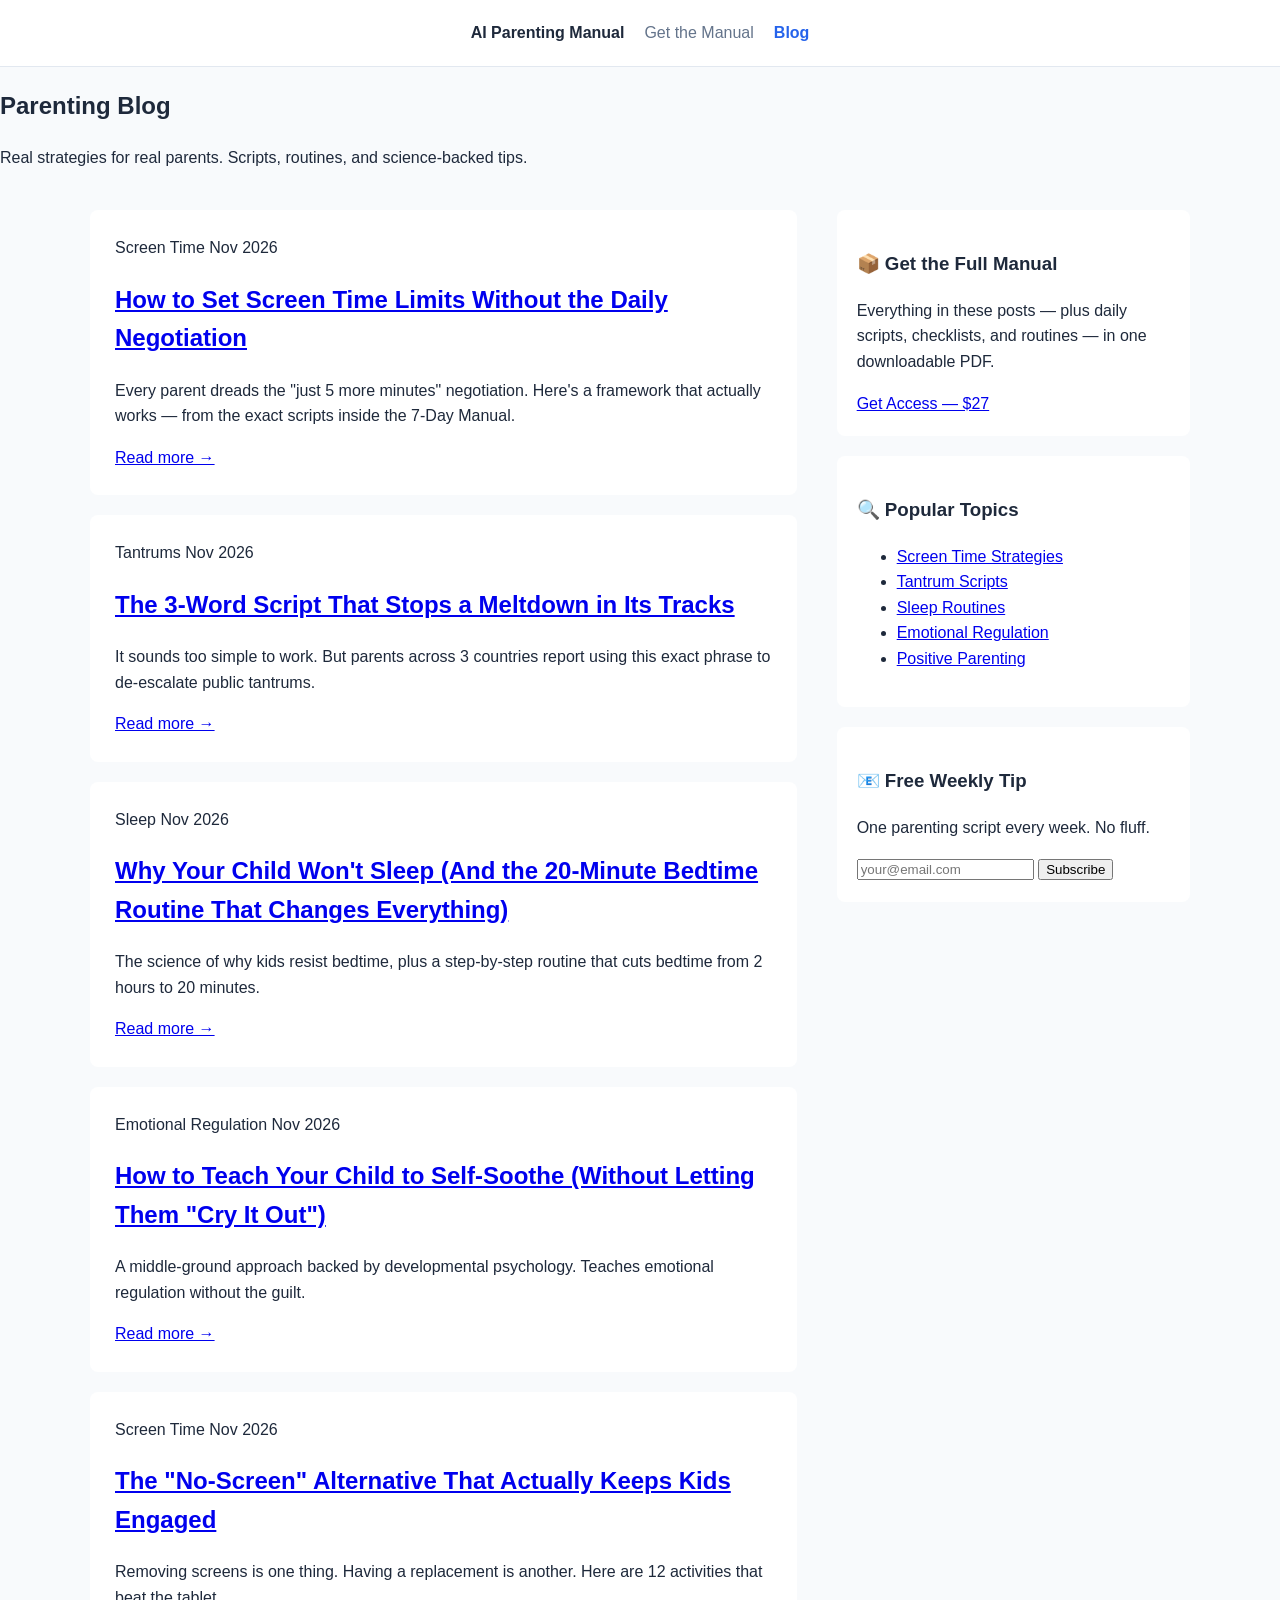
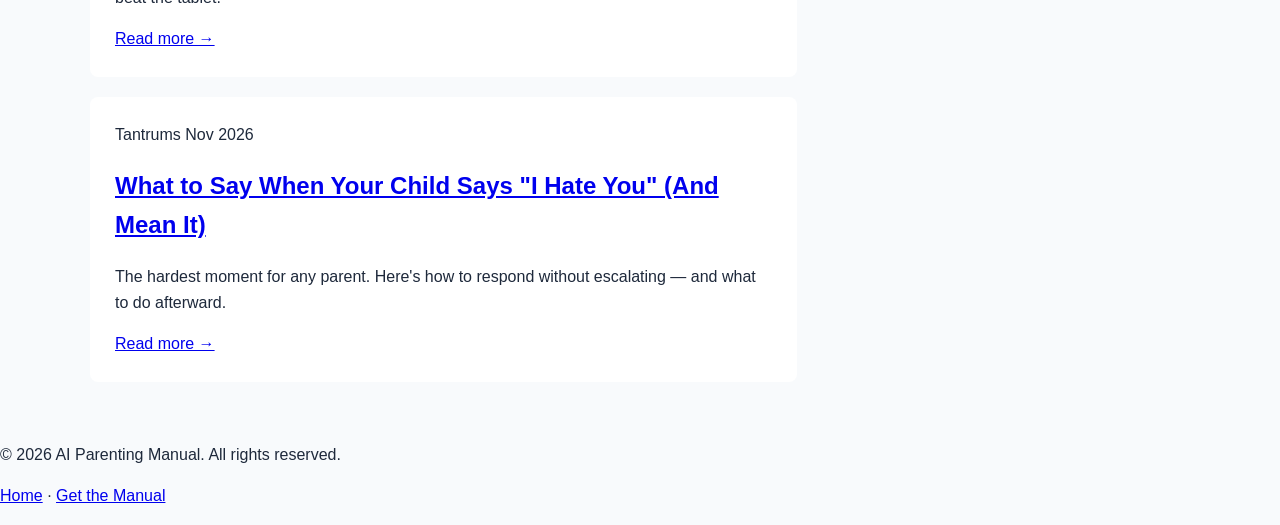
==== blog.html @ ca25689a "Add files via upload" ====
<!DOCTYPE html>
<html lang="en">
<head>
    <meta charset="UTF-8">
    <meta name="viewport" content="width=device-width, initial-scale=1.0">
    <title>Blog — Parenting Tips, Scripts & Strategies</title>
    <meta name="description" content="Practical parenting advice: screen time strategies, tantrum scripts, sleep routines, and emotional regulation tips.">
    <link rel="stylesheet" href="styles.css">
</head>
<body>
    <nav>
        <a href="index.html" class="logo">AI Parenting Manual</a>
        <a href="product.html" class="nav-link">Get the Manual</a>
        <a href="blog.html" class="nav-link active">Blog</a>
    </nav>

    <section class="blog-hero">
        <h1>Parenting Blog</h1>
        <p>Real strategies for real parents. Scripts, routines, and science-backed tips.</p>
    </section>

    <div class="blog-container">
        <div class="blog-posts">
            <article class="blog-post">
                <div class="post-meta">
                    <span class="post-category">Screen Time</span>
                    <span class="post-date">Nov 2026</span>
                </div>
                <h2><a href="#">How to Set Screen Time Limits Without the Daily Negotiation</a></h2>
                <p>Every parent dreads the "just 5 more minutes" negotiation. Here's a framework that actually works — from the exact scripts inside the 7-Day Manual.</p>
                <a href="#" class="read-more">Read more →</a>
            </article>

            <article class="blog-post">
                <div class="post-meta">
                    <span class="post-category">Tantrums</span>
                    <span class="post-date">Nov 2026</span>
                </div>
                <h2><a href="#">The 3-Word Script That Stops a Meltdown in Its Tracks</a></h2>
                <p>It sounds too simple to work. But parents across 3 countries report using this exact phrase to de-escalate public tantrums.</p>
                <a href="#" class="read-more">Read more →</a>
            </article>

            <article class="blog-post">
                <div class="post-meta">
                    <span class="post-category">Sleep</span>
                    <span class="post-date">Nov 2026</span>
                </div>
                <h2><a href="#">Why Your Child Won't Sleep (And the 20-Minute Bedtime Routine That Changes Everything)</a></h2>
                <p>The science of why kids resist bedtime, plus a step-by-step routine that cuts bedtime from 2 hours to 20 minutes.</p>
                <a href="#" class="read-more">Read more →</a>
            </article>

            <article class="blog-post">
                <div class="post-meta">
                    <span class="post-category">Emotional Regulation</span>
                    <span class="post-date">Nov 2026</span>
                </div>
                <h2><a href="#">How to Teach Your Child to Self-Soothe (Without Letting Them "Cry It Out")</a></h2>
                <p>A middle-ground approach backed by developmental psychology. Teaches emotional regulation without the guilt.</p>
                <a href="#" class="read-more">Read more →</a>
            </article>

            <article class="blog-post">
                <div class="post-meta">
                    <span class="post-category">Screen Time</span>
                    <span class="post-date">Nov 2026</span>
                </div>
                <h2><a href="#">The "No-Screen" Alternative That Actually Keeps Kids Engaged</a></h2>
                <p>Removing screens is one thing. Having a replacement is another. Here are 12 activities that beat the tablet.</p>
                <a href="#" class="read-more">Read more →</a>
            </article>

            <article class="blog-post">
                <div class="post-meta">
                    <span class="post-category">Tantrums</span>
                    <span class="post-date">Nov 2026</span>
                </div>
                <h2><a href="#">What to Say When Your Child Says "I Hate You" (And Mean It)</a></h2>
                <p>The hardest moment for any parent. Here's how to respond without escalating — and what to do afterward.</p>
                <a href="#" class="read-more">Read more →</a>
            </article>
        </div>

        <aside class="blog-sidebar">
            <div class="sidebar-card">
                <h3>📦 Get the Full Manual</h3>
                <p>Everything in these posts — plus daily scripts, checklists, and routines — in one downloadable PDF.</p>
                <a href="product.html" class="btn-secondary">Get Access — $27</a>
            </div>
            <div class="sidebar-card">
                <h3>🔍 Popular Topics</h3>
                <ul>
                    <li><a href="#">Screen Time Strategies</a></li>
                    <li><a href="#">Tantrum Scripts</a></li>
                    <li><a href="#">Sleep Routines</a></li>
                    <li><a href="#">Emotional Regulation</a></li>
                    <li><a href="#">Positive Parenting</a></li>
                </ul>
            </div>
            <div class="sidebar-card newsletter">
                <h3>📧 Free Weekly Tip</h3>
                <p>One parenting script every week. No fluff.</p>
                <form>
                    <input type="email" placeholder="your@email.com" required>
                    <button type="submit">Subscribe</button>
                </form>
            </div>
        </aside>
    </div>

    <footer>
        <p>© 2026 AI Parenting Manual. All rights reserved.</p>
        <p><a href="index.html">Home</a> · <a href="product.html">Get the Manual</a></p>
    </footer>
</body>
</html>
---- styles.css ----
/* Simple, clean, high-conversion design */
:root {
    --primary: #2563eb;
    --dark: #1e293b;
    --light: #f8fafc;
    --accent: #f59e0b;
}

body {
    font-family: -apple-system, BlinkMacSystemFont, "Segoe UI", Roboto, sans-serif;
    line-height: 1.6;
    color: var(--dark);
    margin: 0;
    padding: 0;
    background: var(--light);
}

nav {
    display: flex;
    justify-content: center;
    gap: 20px;
    padding: 20px;
    background: white;
    border-bottom: 1px solid #e2e8f0;
}

.logo { font-weight: bold; color: var(--dark); text-decoration: none; }
.nav-link { color: #64748b; text-decoration: none; }
.nav-link.active { color: var(--primary); font-weight: bold; }

.hero { padding: 60px 20px; text-align: center; }
.hero h1 { font-size: 3rem; margin-bottom: 20px; }
.accent { color: var(--primary); }
.cta-button { 
    display: inline-block; padding: 15px 30px; background: var(--primary); 
    color: white; text-decoration: none; border-radius: 8px; font-weight: bold; font-size: 1.2rem;
    margin-top: 20px;
}

.problem-grid, .testimonial-grid { 
    display: grid; grid-template-columns: repeat(auto-fit, minmax(300px, 1fr)); 
    gap: 20px; padding: 40px; max-width: 1000px; margin: auto; 
}

.problem-card, .testimonial { 
    background: white; padding: 30px; border-radius: 12px; box-shadow: 0 4px 6px -1px rgb(0 0 0 / 0.1); 
}

.solution { background: white; padding: 60px 20px; text-align: center; }
.features { 
    display: grid; grid-template-columns: repeat(auto-fit, minmax(250px, 1fr)); 
    gap: 15px; max-width: 800px; margin: 20px auto; 
}
.feature { padding: 10px; background: var(--light); border-radius: 6px; }

.checkout-container { 
    display: flex; gap: 40px; max-width: 900px; margin: 40px auto; padding: 0 20px;
}
.checkout-left, .checkout-right { flex: 1; }
.checkout-right { background: white; padding: 30px; border-radius: 12px; box-shadow: 0 4px 6px -1px rgb(0 0 0 / 0.1); }
.form-group { margin-bottom: 15px; }
.form-group label { display: block; margin-bottom: 5px; }
.form-group input, .form-group select { width: 100%; padding: 10px; border: 1px solid #cbd5e1; border-radius: 6px; }
.btn-primary { width: 100%; padding: 15px; background: var(--primary); color: white; border: none; border-radius: 6px; cursor: pointer; }

.blog-container { display: flex; max-width: 1100px; margin: 40px auto; gap: 40px; padding: 0 20px; }
.blog-posts { flex: 2; }
.blog-sidebar { flex: 1; }
.sidebar-card { background: white; padding: 20px; border-radius: 8px; margin-bottom: 20px; }
.blog-post { background: white; padding: 25px; border-radius: 8px; margin-bottom: 20px; }
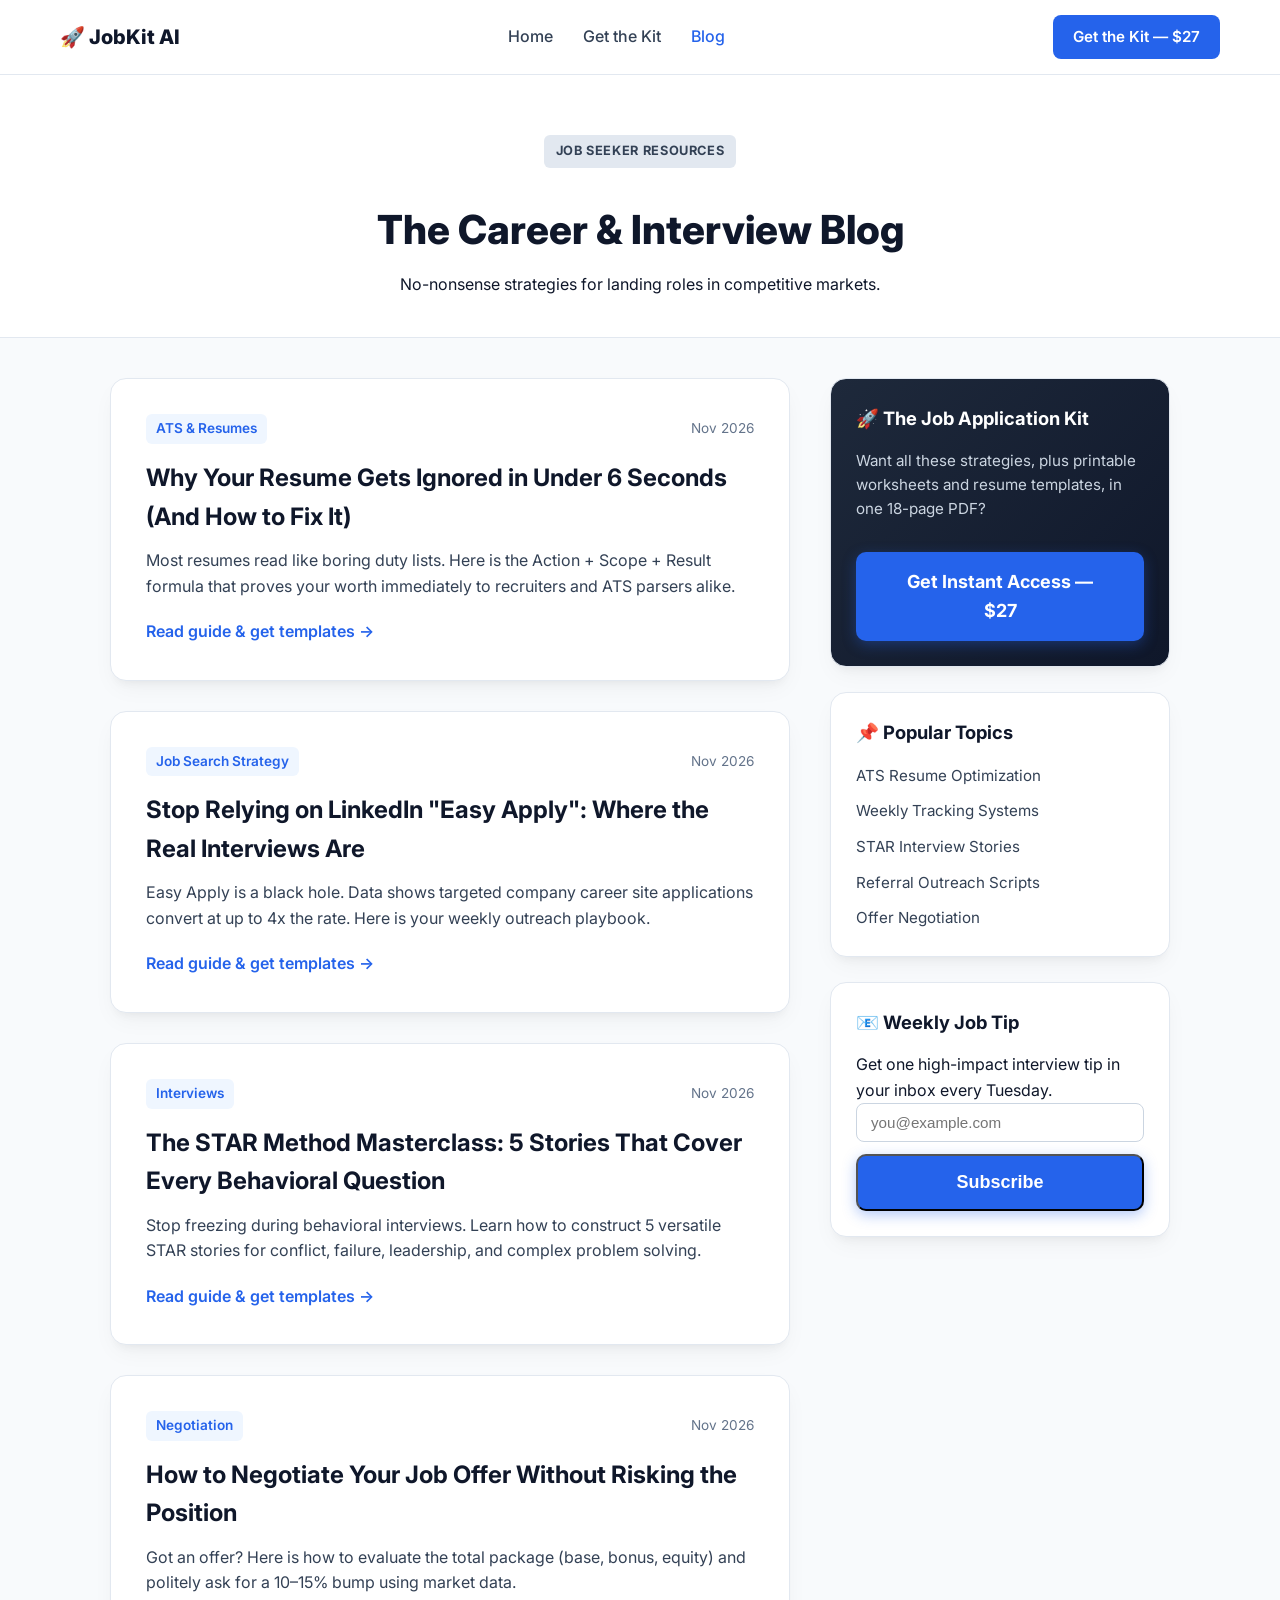
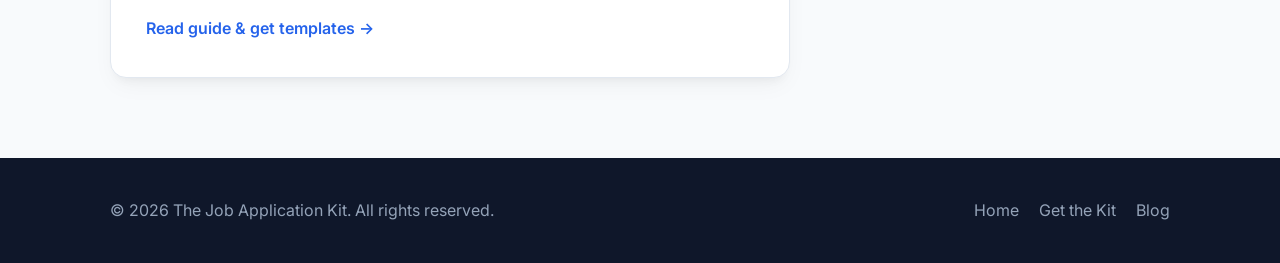
==== commit 368c19a9: "Add files via upload" ====
--- a/blog.html
+++ b/blog.html
@@ -3,115 +3,115 @@
 <head>
     <meta charset="UTF-8">
     <meta name="viewport" content="width=device-width, initial-scale=1.0">
-    <title>Blog — Parenting Tips, Scripts & Strategies</title>
-    <meta name="description" content="Practical parenting advice: screen time strategies, tantrum scripts, sleep routines, and emotional regulation tips.">
+    <title>Job Search Blog — Tips, Resume Strategies & Interview Scripts</title>
+    <meta name="description" content="Actionable advice for job seekers in the US and Europe. Learn how to beat ATS filters, write high-converting resume bullets, and ace behavioral interviews.">
     <link rel="stylesheet" href="styles.css">
+    <link rel="preconnect" href="https://fonts.googleapis.com">
+    <link rel="preconnect" href="https://fonts.gstatic.com" crossorigin>
+    <link href="https://fonts.googleapis.com/css2?family=Inter:wght@400;500;600;700;800&display=swap" rel="stylesheet">
 </head>
 <body>
-    <nav>
-        <a href="index.html" class="logo">AI Parenting Manual</a>
-        <a href="product.html" class="nav-link">Get the Manual</a>
-        <a href="blog.html" class="nav-link active">Blog</a>
-    </nav>
+    <header class="site-header">
+        <div class="header-container">
+            <a href="index.html" class="logo">🚀 JobKit AI</a>
+            <nav class="nav-menu">
+                <a href="index.html">Home</a>
+                <a href="product.html">Get the Kit</a>
+                <a href="blog.html" class="active">Blog</a>
+            </nav>
+            <a href="product.html" class="btn-header">Get the Kit — $27</a>
+        </div>
+    </header>
 
     <section class="blog-hero">
-        <h1>Parenting Blog</h1>
-        <p>Real strategies for real parents. Scripts, routines, and science-backed tips.</p>
+        <div class="container center">
+            <span class="badge">Job Seeker Resources</span>
+            <h1>The Career & Interview Blog</h1>
+            <p>No-nonsense strategies for landing roles in competitive markets.</p>
+        </div>
     </section>
 
     <div class="blog-container">
         <div class="blog-posts">
-            <article class="blog-post">
+            <article class="blog-post-card">
                 <div class="post-meta">
-                    <span class="post-category">Screen Time</span>
-                    <span class="post-date">Nov 2026</span>
+                    <span class="tag">ATS & Resumes</span>
+                    <span>Nov 2026</span>
                 </div>
-                <h2><a href="#">How to Set Screen Time Limits Without the Daily Negotiation</a></h2>
-                <p>Every parent dreads the "just 5 more minutes" negotiation. Here's a framework that actually works — from the exact scripts inside the 7-Day Manual.</p>
-                <a href="#" class="read-more">Read more →</a>
+                <h2><a href="#">Why Your Resume Gets Ignored in Under 6 Seconds (And How to Fix It)</a></h2>
+                <p>Most resumes read like boring duty lists. Here is the Action + Scope + Result formula that proves your worth immediately to recruiters and ATS parsers alike.</p>
+                <a href="product.html" class="read-more">Read guide & get templates →</a>
             </article>
 
-            <article class="blog-post">
+            <article class="blog-post-card">
                 <div class="post-meta">
-                    <span class="post-category">Tantrums</span>
-                    <span class="post-date">Nov 2026</span>
+                    <span class="tag">Job Search Strategy</span>
+                    <span>Nov 2026</span>
                 </div>
-                <h2><a href="#">The 3-Word Script That Stops a Meltdown in Its Tracks</a></h2>
-                <p>It sounds too simple to work. But parents across 3 countries report using this exact phrase to de-escalate public tantrums.</p>
-                <a href="#" class="read-more">Read more →</a>
+                <h2><a href="#">Stop Relying on LinkedIn "Easy Apply": Where the Real Interviews Are</a></h2>
+                <p>Easy Apply is a black hole. Data shows targeted company career site applications convert at up to 4x the rate. Here is your weekly outreach playbook.</p>
+                <a href="product.html" class="read-more">Read guide & get templates →</a>
             </article>
 
-            <article class="blog-post">
+            <article class="blog-post-card">
                 <div class="post-meta">
-                    <span class="post-category">Sleep</span>
-                    <span class="post-date">Nov 2026</span>
+                    <span class="tag">Interviews</span>
+                    <span>Nov 2026</span>
                 </div>
-                <h2><a href="#">Why Your Child Won't Sleep (And the 20-Minute Bedtime Routine That Changes Everything)</a></h2>
-                <p>The science of why kids resist bedtime, plus a step-by-step routine that cuts bedtime from 2 hours to 20 minutes.</p>
-                <a href="#" class="read-more">Read more →</a>
+                <h2><a href="#">The STAR Method Masterclass: 5 Stories That Cover Every Behavioral Question</a></h2>
+                <p>Stop freezing during behavioral interviews. Learn how to construct 5 versatile STAR stories for conflict, failure, leadership, and complex problem solving.</p>
+                <a href="product.html" class="read-more">Read guide & get templates →</a>
             </article>
 
-            <article class="blog-post">
+            <article class="blog-post-card">
                 <div class="post-meta">
-                    <span class="post-category">Emotional Regulation</span>
-                    <span class="post-date">Nov 2026</span>
+                    <span class="tag">Negotiation</span>
+                    <span>Nov 2026</span>
                 </div>
-                <h2><a href="#">How to Teach Your Child to Self-Soothe (Without Letting Them "Cry It Out")</a></h2>
-                <p>A middle-ground approach backed by developmental psychology. Teaches emotional regulation without the guilt.</p>
-                <a href="#" class="read-more">Read more →</a>
-            </article>
-
-            <article class="blog-post">
-                <div class="post-meta">
-                    <span class="post-category">Screen Time</span>
-                    <span class="post-date">Nov 2026</span>
-                </div>
-                <h2><a href="#">The "No-Screen" Alternative That Actually Keeps Kids Engaged</a></h2>
-                <p>Removing screens is one thing. Having a replacement is another. Here are 12 activities that beat the tablet.</p>
-                <a href="#" class="read-more">Read more →</a>
-            </article>
-
-            <article class="blog-post">
-                <div class="post-meta">
-                    <span class="post-category">Tantrums</span>
-                    <span class="post-date">Nov 2026</span>
-                </div>
-                <h2><a href="#">What to Say When Your Child Says "I Hate You" (And Mean It)</a></h2>
-                <p>The hardest moment for any parent. Here's how to respond without escalating — and what to do afterward.</p>
-                <a href="#" class="read-more">Read more →</a>
+                <h2><a href="#">How to Negotiate Your Job Offer Without Risking the Position</a></h2>
+                <p>Got an offer? Here is how to evaluate the total package (base, bonus, equity) and politely ask for a 10–15% bump using market data.</p>
+                <a href="product.html" class="read-more">Read guide & get templates →</a>
             </article>
         </div>
 
         <aside class="blog-sidebar">
-            <div class="sidebar-card">
-                <h3>📦 Get the Full Manual</h3>
-                <p>Everything in these posts — plus daily scripts, checklists, and routines — in one downloadable PDF.</p>
-                <a href="product.html" class="btn-secondary">Get Access — $27</a>
+            <div class="sidebar-widget promo-widget">
+                <h3>🚀 The Job Application Kit</h3>
+                <p>Want all these strategies, plus printable worksheets and resume templates, in one 18-page PDF?</p>
+                <a href="product.html" class="btn-primary" style="width: 100%; text-align: center; margin-top: 15px;">Get Instant Access — $27</a>
             </div>
-            <div class="sidebar-card">
-                <h3>🔍 Popular Topics</h3>
-                <ul>
-                    <li><a href="#">Screen Time Strategies</a></li>
-                    <li><a href="#">Tantrum Scripts</a></li>
-                    <li><a href="#">Sleep Routines</a></li>
-                    <li><a href="#">Emotional Regulation</a></li>
-                    <li><a href="#">Positive Parenting</a></li>
+
+            <div class="sidebar-widget">
+                <h3>📌 Popular Topics</h3>
+                <ul class="topic-list">
+                    <li><a href="#">ATS Resume Optimization</a></li>
+                    <li><a href="#">Weekly Tracking Systems</a></li>
+                    <li><a href="#">STAR Interview Stories</a></li>
+                    <li><a href="#">Referral Outreach Scripts</a></li>
+                    <li><a href="#">Offer Negotiation</a></li>
                 </ul>
             </div>
-            <div class="sidebar-card newsletter">
-                <h3>📧 Free Weekly Tip</h3>
-                <p>One parenting script every week. No fluff.</p>
-                <form>
-                    <input type="email" placeholder="your@email.com" required>
-                    <button type="submit">Subscribe</button>
+
+            <div class="sidebar-widget">
+                <h3>📧 Weekly Job Tip</h3>
+                <p>Get one high-impact interview tip in your inbox every Tuesday.</p>
+                <form class="sidebar-form" onsubmit="event.preventDefault(); alert('Subscribed successfully!');">
+                    <input type="email" placeholder="you@example.com" required>
+                    <button type="submit" class="btn-primary">Subscribe</button>
                 </form>
             </div>
         </aside>
     </div>
 
     <footer>
-        <p>© 2026 AI Parenting Manual. All rights reserved.</p>
-        <p><a href="index.html">Home</a> · <a href="product.html">Get the Manual</a></p>
+        <div class="container footer-content">
+            <p>© 2026 The Job Application Kit. All rights reserved.</p>
+            <div class="footer-links">
+                <a href="index.html">Home</a>
+                <a href="product.html">Get the Kit</a>
+                <a href="blog.html">Blog</a>
+            </div>
+        </div>
     </footer>
 </body>
 </html>
--- a/styles.css
+++ b/styles.css
@@ -1,70 +1,772 @@
-/* Simple, clean, high-conversion design */
 :root {
     --primary: #2563eb;
-    --dark: #1e293b;
-    --light: #f8fafc;
+    --primary-hover: #1d4ed8;
     --accent: #f59e0b;
-}
-
-body {
-    font-family: -apple-system, BlinkMacSystemFont, "Segoe UI", Roboto, sans-serif;
-    line-height: 1.6;
-    color: var(--dark);
+    --dark: #0f172a;
+    --gray-dark: #334155;
+    --gray-light: #f8fafc;
+    --border: #e2e8f0;
+    --white: #ffffff;
+    --shadow: 0 10px 25px -5px rgba(0, 0, 0, 0.05), 0 8px 10px -6px rgba(0, 0, 0, 0.05);
+}
+
+* {
+    box-sizing: border-box;
     margin: 0;
     padding: 0;
-    background: var(--light);
-}
-
-nav {
+}
+
+body {
+    font-family: 'Inter', -apple-system, BlinkMacSystemFont, "Segoe UI", Roboto, sans-serif;
+    color: var(--dark);
+    background-color: var(--gray-light);
+    line-height: 1.6;
+}
+
+a {
+    text-decoration: none;
+    color: inherit;
+}
+
+.container {
+    max-width: 1200px;
+    margin: 0 auto;
+    padding: 0 20px;
+}
+
+.center {
+    text-align: center;
+}
+
+/* Header */
+.site-header {
+    background: var(--white);
+    border-bottom: 1px solid var(--border);
+    position: sticky;
+    top: 0;
+    z-index: 100;
+}
+
+.header-container {
+    max-width: 1200px;
+    margin: 0 auto;
+    padding: 15px 20px;
+    display: flex;
+    justify-content: space-between;
+    align-items: center;
+}
+
+.logo {
+    font-weight: 800;
+    font-size: 1.25rem;
+    color: var(--dark);
+}
+
+.nav-menu {
+    display: flex;
+    gap: 30px;
+}
+
+.nav-menu a {
+    color: var(--gray-dark);
+    font-weight: 500;
+    transition: color 0.2s;
+}
+
+.nav-menu a:hover, .nav-menu a.active {
+    color: var(--primary);
+}
+
+.btn-header {
+    background: var(--primary);
+    color: var(--white);
+    padding: 10px 20px;
+    border-radius: 8px;
+    font-weight: 600;
+    font-size: 0.95rem;
+    transition: background 0.2s;
+}
+
+.btn-header:hover {
+    background: var(--primary-hover);
+}
+
+/* Hero Section */
+.hero-section {
+    padding: 80px 20px 60px;
+    background: linear-gradient(180deg, #ffffff 0%, var(--gray-light) 100%);
+    text-align: center;
+}
+
+.hero-container {
+    max-width: 800px;
+    margin: 0 auto;
+}
+
+.hero-badge {
+    display: inline-block;
+    background: #e0f2fe;
+    color: #0369a1;
+    padding: 6px 14px;
+    border-radius: 50px;
+    font-size: 0.875rem;
+    font-weight: 600;
+    margin-bottom: 20px;
+}
+
+.hero-section h1 {
+    font-size: 3.25rem;
+    font-weight: 800;
+    line-height: 1.15;
+    margin-bottom: 20px;
+    color: var(--dark);
+}
+
+.gradient-text {
+    background: linear-gradient(135deg, var(--primary) 0%, #7c3aed 100%);
+    -webkit-background-clip: text;
+    -webkit-text-fill-color: transparent;
+}
+
+.hero-subtitle {
+    font-size: 1.2rem;
+    color: var(--gray-dark);
+    margin-bottom: 30px;
+    line-height: 1.7;
+}
+
+.hero-cta-box {
+    margin-bottom: 40px;
+}
+
+.btn-primary {
+    display: inline-block;
+    background: var(--primary);
+    color: var(--white);
+    padding: 16px 36px;
+    border-radius: 10px;
+    font-weight: 700;
+    font-size: 1.125rem;
+    box-shadow: 0 4px 14px rgba(37, 99, 235, 0.35);
+    transition: all 0.2s;
+}
+
+.btn-primary:hover {
+    background: var(--primary-hover);
+    transform: translateY(-2px);
+    box-shadow: 0 6px 20px rgba(37, 99, 235, 0.4);
+}
+
+.hero-guarantee {
+    font-size: 0.9rem;
+    color: #64748b;
+    margin-top: 12px;
+}
+
+.proof-bar {
     display: flex;
     justify-content: center;
+    gap: 40px;
+    padding-top: 30px;
+    border-top: 1px solid var(--border);
+    color: var(--gray-dark);
+    font-size: 0.95rem;
+}
+
+.proof-item strong {
+    color: var(--dark);
+}
+
+/* Pain Section */
+.pain-section {
+    padding: 70px 20px;
+    background: var(--white);
+}
+
+.pain-section h2 {
+    text-align: center;
+    font-size: 2.25rem;
+    font-weight: 700;
+    margin-bottom: 50px;
+}
+
+.pain-grid {
+    display: grid;
+    grid-template-columns: repeat(auto-fit, minmax(320px, 1fr));
+    gap: 30px;
+    max-width: 1100px;
+    margin: 0 auto;
+}
+
+.pain-card {
+    background: var(--gray-light);
+    border: 1px solid var(--border);
+    padding: 35px;
+    border-radius: 16px;
+    transition: transform 0.2s;
+}
+
+.pain-card:hover {
+    transform: translateY(-4px);
+}
+
+.pain-icon {
+    font-size: 2.5rem;
+    margin-bottom: 20px;
+}
+
+.pain-card h3 {
+    font-size: 1.25rem;
+    margin-bottom: 12px;
+    color: var(--dark);
+}
+
+.pain-card p {
+    color: var(--gray-dark);
+    font-size: 1rem;
+}
+
+/* Solution Section */
+.solution-section {
+    padding: 80px 20px;
+    background: var(--gray-light);
+}
+
+.section-title {
+    text-align: center;
+    max-width: 700px;
+    margin: 0 auto 60px;
+}
+
+.badge {
+    display: inline-block;
+    background: #e2e8f0;
+    color: var(--gray-dark);
+    padding: 6px 12px;
+    border-radius: 6px;
+    font-size: 0.8rem;
+    font-weight: 700;
+    text-transform: uppercase;
+    letter-spacing: 0.05em;
+    margin-bottom: 15px;
+}
+
+.section-title h2 {
+    font-size: 2.25rem;
+    font-weight: 700;
+    margin-bottom: 15px;
+}
+
+.section-title p {
+    color: var(--gray-dark);
+    font-size: 1.1rem;
+}
+
+.features-grid {
+    display: grid;
+    grid-template-columns: repeat(auto-fit, minmax(340px, 1fr));
+    gap: 30px;
+    max-width: 1100px;
+    margin: 0 auto;
+}
+
+.feature-card {
+    background: var(--white);
+    padding: 40px;
+    border-radius: 16px;
+    box-shadow: var(--shadow);
+    border: 1px solid var(--border);
+    position: relative;
+}
+
+.feature-num {
+    font-size: 1.75rem;
+    font-weight: 800;
+    color: #cbd5e1;
+    margin-bottom: 15px;
+}
+
+.feature-card h3 {
+    font-size: 1.25rem;
+    margin-bottom: 12px;
+    color: var(--dark);
+}
+
+.feature-card p {
+    color: var(--gray-dark);
+    font-size: 0.95rem;
+}
+
+/* Preview Section */
+.preview-section {
+    padding: 80px 20px;
+    background: var(--white);
+}
+
+.preview-container {
+    display: flex;
+    align-items: center;
+    gap: 60px;
+    max-width: 1100px;
+    margin: 0 auto;
+}
+
+.preview-text {
+    flex: 1;
+}
+
+.preview-text h2 {
+    font-size: 2.25rem;
+    font-weight: 700;
+    margin: 15px 0 20px;
+}
+
+.preview-text p {
+    color: var(--gray-dark);
+    font-size: 1.05rem;
+    margin-bottom: 20px;
+}
+
+.preview-list {
+    list-style: none;
+    display: flex;
+    flex-direction: column;
+    gap: 12px;
+    font-weight: 500;
+    color: var(--gray-dark);
+}
+
+.preview-mockup {
+    flex: 1;
+    display: flex;
+    justify-content: center;
+}
+
+.mockup-box {
+    background: linear-gradient(135deg, #1e293b 0%, #0f172a 100%);
+    color: var(--white);
+    width: 100%;
+    max-width: 420px;
+    padding: 40px;
+    border-radius: 20px;
+    box-shadow: 0 20px 40px rgba(15, 23, 42, 0.2);
+    border: 1px solid #334155;
+}
+
+.mockup-header {
+    font-size: 0.85rem;
+    color: #94a3b8;
+    margin-bottom: 25px;
+    text-transform: uppercase;
+    letter-spacing: 0.05em;
+}
+
+.mockup-content h3 {
+    font-size: 1.5rem;
+    font-weight: 800;
+    margin-bottom: 10px;
+}
+
+.mockup-sub {
+    color: #cbd5e1;
+    font-size: 0.95rem;
+    margin-bottom: 30px;
+}
+
+.mockup-line {
+    height: 8px;
+    background: #334155;
+    border-radius: 4px;
+    margin-bottom: 12px;
+}
+
+.mockup-line.short { width: 60%; }
+.mockup-line.med { width: 85%; }
+
+.mockup-badge {
+    margin-top: 30px;
+    display: inline-block;
+    background: rgba(37, 99, 235, 0.2);
+    color: #60a5fa;
+    padding: 8px 14px;
+    border-radius: 8px;
+    font-size: 0.85rem;
+    font-weight: 600;
+}
+
+/* Testimonials */
+.testimonials-section {
+    padding: 80px 20px;
+    background: var(--gray-light);
+}
+
+.testimonials-section h2 {
+    text-align: center;
+    font-size: 2.25rem;
+    font-weight: 700;
+    margin-bottom: 50px;
+}
+
+.testimonials-grid {
+    display: grid;
+    grid-template-columns: repeat(auto-fit, minmax(320px, 1fr));
+    gap: 30px;
+    max-width: 1100px;
+    margin: 0 auto;
+}
+
+.testimonial-card {
+    background: var(--white);
+    padding: 35px;
+    border-radius: 16px;
+    box-shadow: var(--shadow);
+    border: 1px solid var(--border);
+    display: flex;
+    flex-direction: column;
+    justify-content: space-between;
+}
+
+.stars {
+    color: var(--accent);
+    margin-bottom: 15px;
+    letter-spacing: 2px;
+}
+
+.testimonial-card p {
+    color: var(--gray-dark);
+    font-style: italic;
+    margin-bottom: 25px;
+    font-size: 1rem;
+}
+
+.author-info {
+    display: flex;
+    flex-direction: column;
+}
+
+.author-info strong {
+    color: var(--dark);
+    font-size: 0.95rem;
+}
+
+.author-info span {
+    color: #64748b;
+    font-size: 0.85rem;
+}
+
+/* Bottom CTA */
+.bottom-cta {
+    padding: 90px 20px;
+    background: var(--white);
+    text-align: center;
+}
+
+.bottom-cta h2 {
+    font-size: 2.5rem;
+    font-weight: 800;
+    margin-bottom: 15px;
+}
+
+.bottom-cta p {
+    color: var(--gray-dark);
+    font-size: 1.15rem;
+    max-width: 650px;
+    margin: 0 auto 35px;
+}
+
+.secure-text {
+    font-size: 0.875rem;
+    color: #64748b;
+    margin-top: 15px;
+}
+
+/* Checkout Page */
+.checkout-main {
+    padding: 60px 20px;
+    max-width: 1100px;
+    margin: 0 auto;
+    min-height: calc(100vh - 180px);
+}
+
+.checkout-container-grid {
+    display: grid;
+    grid-template-columns: 1.2fr 1fr;
+    gap: 50px;
+    align-items: flex-start;
+}
+
+.checkout-left h1 {
+    font-size: 2.5rem;
+    font-weight: 800;
+    margin: 15px 0 20px;
+}
+
+.checkout-desc {
+    color: var(--gray-dark);
+    font-size: 1.1rem;
+    margin-bottom: 30px;
+}
+
+.product-highlights h3 {
+    font-size: 1.15rem;
+    margin-bottom: 15px;
+}
+
+.product-highlights ul {
+    list-style: none;
+    display: flex;
+    flex-direction: column;
+    gap: 12px;
+    color: var(--gray-dark);
+    margin-bottom: 30px;
+}
+
+.guarantee-box-checkout {
+    background: #f0fdf4;
+    border: 1px solid #bbf7d0;
+    padding: 20px;
+    border-radius: 12px;
+    color: #166534;
+}
+
+.guarantee-box-checkout strong {
+    display: block;
+    margin-bottom: 5px;
+}
+
+.guarantee-box-checkout p {
+    font-size: 0.9rem;
+    margin: 0;
+}
+
+.checkout-card {
+    background: var(--white);
+    padding: 35px;
+    border-radius: 20px;
+    box-shadow: var(--shadow);
+    border: 1px solid var(--border);
+}
+
+.order-summary-header {
+    display: flex;
+    justify-content: space-between;
+    align-items: center;
+    font-size: 1.2rem;
+    font-weight: 700;
+    padding-bottom: 20px;
+    border-bottom: 1px solid var(--border);
+    margin-bottom: 25px;
+}
+
+.price-tag {
+    color: var(--primary);
+    font-size: 1.5rem;
+}
+
+.form-group {
+    margin-bottom: 20px;
+}
+
+.form-group label {
+    display: block;
+    font-weight: 600;
+    font-size: 0.9rem;
+    margin-bottom: 8px;
+    color: var(--gray-dark);
+}
+
+.form-group input, .form-group select {
+    width: 100%;
+    padding: 12px 16px;
+    border: 1px solid #cbd5e1;
+    border-radius: 8px;
+    font-size: 1rem;
+    outline: none;
+    transition: border-color 0.2s;
+}
+
+.form-group input:focus, .form-group select:focus {
+    border-color: var(--primary);
+}
+
+.btn-large {
+    width: 100%;
+    text-align: center;
+    padding: 16px;
+    margin-top: 10px;
+}
+
+.secure-checkout-note {
+    font-size: 0.8rem;
+    color: #64748b;
+    text-align: center;
+    margin-top: 20px;
+}
+
+/* Blog Page */
+.blog-hero {
+    padding: 60px 20px 40px;
+    background: var(--white);
+    border-bottom: 1px solid var(--border);
+}
+
+.blog-hero h1 {
+    font-size: 2.5rem;
+    font-weight: 800;
+    margin: 15px 0 10px;
+}
+
+.blog-container {
+    display: grid;
+    grid-template-columns: 2fr 1fr;
+    gap: 40px;
+    max-width: 1100px;
+    margin: 40px auto;
+    padding: 0 20px;
+}
+
+.blog-posts {
+    display: flex;
+    flex-direction: column;
+    gap: 30px;
+}
+
+.blog-post-card {
+    background: var(--white);
+    padding: 35px;
+    border-radius: 16px;
+    box-shadow: var(--shadow);
+    border: 1px solid var(--border);
+}
+
+.post-meta {
+    display: flex;
+    justify-content: space-between;
+    align-items: center;
+    margin-bottom: 15px;
+    font-size: 0.85rem;
+    color: #64748b;
+}
+
+.tag {
+    background: #eff6ff;
+    color: var(--primary);
+    padding: 4px 10px;
+    border-radius: 6px;
+    font-weight: 600;
+}
+
+.blog-post-card h2 {
+    font-size: 1.5rem;
+    font-weight: 700;
+    margin-bottom: 12px;
+}
+
+.blog-post-card p {
+    color: var(--gray-dark);
+    margin-bottom: 20px;
+}
+
+.read-more {
+    color: var(--primary);
+    font-weight: 600;
+}
+
+.blog-sidebar {
+    display: flex;
+    flex-direction: column;
+    gap: 25px;
+}
+
+.sidebar-widget {
+    background: var(--white);
+    padding: 25px;
+    border-radius: 16px;
+    box-shadow: var(--shadow);
+    border: 1px solid var(--border);
+}
+
+.promo-widget {
+    background: linear-gradient(135deg, #1e293b 0%, #0f172a 100%);
+    color: var(--white);
+}
+
+.promo-widget p {
+    color: #cbd5e1;
+    font-size: 0.95rem;
+    margin: 10px 0 15px;
+}
+
+.sidebar-widget h3 {
+    font-size: 1.15rem;
+    margin-bottom: 15px;
+}
+
+.topic-list {
+    list-style: none;
+    display: flex;
+    flex-direction: column;
+    gap: 10px;
+}
+
+.topic-list a {
+    color: var(--gray-dark);
+    font-size: 0.95rem;
+}
+
+.topic-list a:hover {
+    color: var(--primary);
+}
+
+.sidebar-form {
+    display: flex;
+    flex-direction: column;
+    gap: 12px;
+}
+
+.sidebar-form input {
+    padding: 10px 14px;
+    border: 1px solid #cbd5e1;
+    border-radius: 8px;
+    font-size: 0.95rem;
+}
+
+/* Footer */
+footer {
+    background: var(--dark);
+    color: #94a3b8;
+    padding: 40px 20px;
+    margin-top: 80px;
+}
+
+.footer-content {
+    display: flex;
+    justify-content: space-between;
+    align-items: center;
+    max-width: 1100px;
+    margin: 0 auto;
+}
+
+.footer-links {
+    display: flex;
     gap: 20px;
-    padding: 20px;
-    background: white;
-    border-bottom: 1px solid #e2e8f0;
-}
-
-.logo { font-weight: bold; color: var(--dark); text-decoration: none; }
-.nav-link { color: #64748b; text-decoration: none; }
-.nav-link.active { color: var(--primary); font-weight: bold; }
-
-.hero { padding: 60px 20px; text-align: center; }
-.hero h1 { font-size: 3rem; margin-bottom: 20px; }
-.accent { color: var(--primary); }
-.cta-button { 
-    display: inline-block; padding: 15px 30px; background: var(--primary); 
-    color: white; text-decoration: none; border-radius: 8px; font-weight: bold; font-size: 1.2rem;
-    margin-top: 20px;
-}
-
-.problem-grid, .testimonial-grid { 
-    display: grid; grid-template-columns: repeat(auto-fit, minmax(300px, 1fr)); 
-    gap: 20px; padding: 40px; max-width: 1000px; margin: auto; 
-}
-
-.problem-card, .testimonial { 
-    background: white; padding: 30px; border-radius: 12px; box-shadow: 0 4px 6px -1px rgb(0 0 0 / 0.1); 
-}
-
-.solution { background: white; padding: 60px 20px; text-align: center; }
-.features { 
-    display: grid; grid-template-columns: repeat(auto-fit, minmax(250px, 1fr)); 
-    gap: 15px; max-width: 800px; margin: 20px auto; 
-}
-.feature { padding: 10px; background: var(--light); border-radius: 6px; }
-
-.checkout-container { 
-    display: flex; gap: 40px; max-width: 900px; margin: 40px auto; padding: 0 20px;
-}
-.checkout-left, .checkout-right { flex: 1; }
-.checkout-right { background: white; padding: 30px; border-radius: 12px; box-shadow: 0 4px 6px -1px rgb(0 0 0 / 0.1); }
-.form-group { margin-bottom: 15px; }
-.form-group label { display: block; margin-bottom: 5px; }
-.form-group input, .form-group select { width: 100%; padding: 10px; border: 1px solid #cbd5e1; border-radius: 6px; }
-.btn-primary { width: 100%; padding: 15px; background: var(--primary); color: white; border: none; border-radius: 6px; cursor: pointer; }
-
-.blog-container { display: flex; max-width: 1100px; margin: 40px auto; gap: 40px; padding: 0 20px; }
-.blog-posts { flex: 2; }
-.blog-sidebar { flex: 1; }
-.sidebar-card { background: white; padding: 20px; border-radius: 8px; margin-bottom: 20px; }
-.blog-post { background: white; padding: 25px; border-radius: 8px; margin-bottom: 20px; }
+}
+
+.footer-links a {
+    color: #94a3b8;
+    transition: color 0.2s;
+}
+
+.footer-links a:hover {
+    color: var(--white);
+}
+
+/* Responsive */
+@media (max-width: 768px) {
+    .hero-section h1 { font-size: 2.25rem; }
+    .preview-container, .checkout-container-grid, .blog-container, .footer-content {
+        flex-direction: column;
+        grid-template-columns: 1fr;
+    }
+    .proof-bar { flex-direction: column; gap: 15px; }
+}
